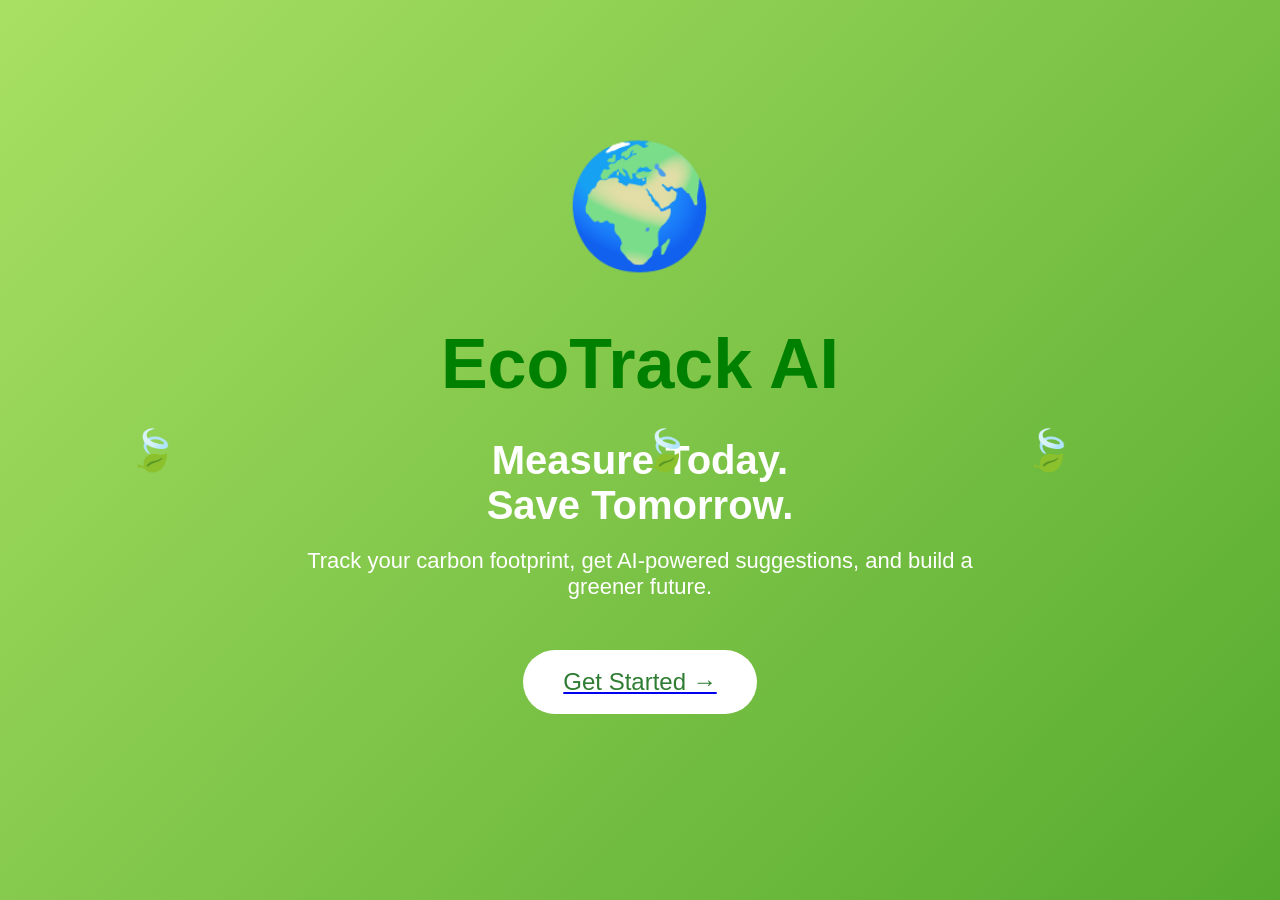
==== index.html @ 8dc678d0 "Initial commit" ====
<!DOCTYPE html>
<html>

<head>

    <title>EcoTrack AI</title>

    <link rel="stylesheet" href="style.css">

</head>

<body class="landing">

<div class="hero">

    <div class="earth">

        🌍

    </div>

    <h1>EcoTrack AI</h1>

    <h2>

        Measure Today.

        <br>

        Save Tomorrow.

    </h2>

    <p>

        Track your carbon footprint,

        get AI-powered suggestions,

        and build a greener future.

    </p>


    <a href="dashboard.html">

        <button>

            Get Started →

        </button>

    </a>

</div>


<div class="leaf leaf1">🍃</div>

<div class="leaf leaf2">🍃</div>

<div class="leaf leaf3">🍃</div>


</body>

</html>
---- style.css ----
body{

margin:0;

padding:0;

font-family:'Segoe UI',sans-serif;

background:

linear-gradient(

135deg,

#141e30,

#243b55

);

min-height:100vh;

}

.container{

width:85%;

max-width:1200px;

margin:50px auto;

padding:50px;

border-radius:30px;

background:

rgba(255,255,255,0.1);

backdrop-filter:blur(20px);

-webkit-backdrop-filter:blur(20px);

box-shadow:

0 8px 32px rgba(0,0,0,0.3);

color:white;

}

h1{

    text-align:center;

    color:green;

}


p{

    text-align:center;

    color:gray;

}


input,select{

    width:100%;

    padding:12px;

    margin-top:10px;

    margin-bottom:20px;

    border-radius:10px;

    border:1px solid #ccc;

}


button{

display:block;

margin:50px auto;

padding:

20px 50px;

font-size:22px;

border:none;

border-radius:50px;

background:

linear-gradient(

90deg,

#00c853,

#64dd17

);

color:white;

cursor:pointer;

transition:0.3s;

}


button:hover{

transform:scale(1.05);

box-shadow:

0 10px 30px

rgba(0,200,83,0.5);

}

button:hover{

    background:#006400;

}


#result{

margin-top:50px;

padding:40px;

background:

rgba(255,255,255,0.15);

border-radius:30px;

color:white;

}
canvas{

width:300px !important;

height:300px !important;

display:block;

margin:20px auto;

}


ul{

text-align:left;

}


hr{

margin-top:20px;

margin-bottom:20px;

}
#result{

margin-top:30px;

padding:20px;

background:#f8fff8;

border-radius:20px;

box-shadow:0px 5px 20px rgba(0,0,0,0.1);

}


#result h1{

color:#008000;

}


#result h3{

color:#006400;

}


#result ul{

padding-left:30px;

}


#result li{

margin-bottom:10px;

}
/* LANDING PAGE */


.landing{

background:

linear-gradient(

135deg,

#a8e063,

#56ab2f

);

height:100vh;

overflow:hidden;

display:flex;

justify-content:center;

align-items:center;

}


.hero{

text-align:center;

color:white;

animation:fadeIn 2s;

}


.hero h1{

font-size:70px;

margin-bottom:10px;

}


.hero h2{

font-size:40px;

margin-bottom:20px;

}


.hero p{

font-size:22px;

max-width:700px;

margin:auto;

margin-bottom:40px;

color:white;

}


.hero button{

padding:18px 40px;

font-size:24px;

border:none;

border-radius:50px;

background:white;

color:#2e7d32;

cursor:pointer;

transition:0.3s;

}


.hero button:hover{

transform:scale(1.1);

}


.earth{

font-size:120px;

animation:spin 10s linear infinite;

}


@keyframes spin{

from{

transform:rotate(0deg);

}

to{

transform:rotate(360deg);

}

}


@keyframes fadeIn{

from{

opacity:0;

transform:translateY(50px);

}

to{

opacity:1;

transform:translateY(0);

}

}



/* FLOATING LEAVES */


.leaf{

position:absolute;

font-size:40px;

animation:float 8s linear infinite;

}


.leaf1{

left:10%;

animation-delay:0s;

}


.leaf2{

left:50%;

animation-delay:2s;

}


.leaf3{

left:80%;

animation-delay:4s;

}



@keyframes float{

0%{

top:-100px;

transform:rotate(0deg);

}

100%{

top:110%;

transform:rotate(360deg);

}

}
.form-grid{

display:grid;

grid-template-columns:

1fr 1fr;

gap:30px;

}
.title{

text-align:center;

font-size:60px;

margin-bottom:10px;

color:#ffffff;

}


.subtitle{

text-align:center;

font-size:24px;

margin-bottom:50px;

color:#d6e5ff;

}
.form-grid{

display:grid;

grid-template-columns:

1fr 1fr;

gap:30px;

}
.card{

padding:30px;

border-radius:25px;

background:

rgba(255,255,255,0.15);

transition:0.3s;

}


.card:hover{

transform:

translateY(-10px);

box-shadow:

0 10px 30px rgba(0,0,0,0.3);

}
.progress{

width:100%;

height:25px;

background:

rgba(255,255,255,0.2);

border-radius:20px;

overflow:hidden;

margin-top:20px;

}


.progress-fill{

height:100%;

background:

linear-gradient(

90deg,

#00c853,

#64dd17

);

border-radius:20px;

}
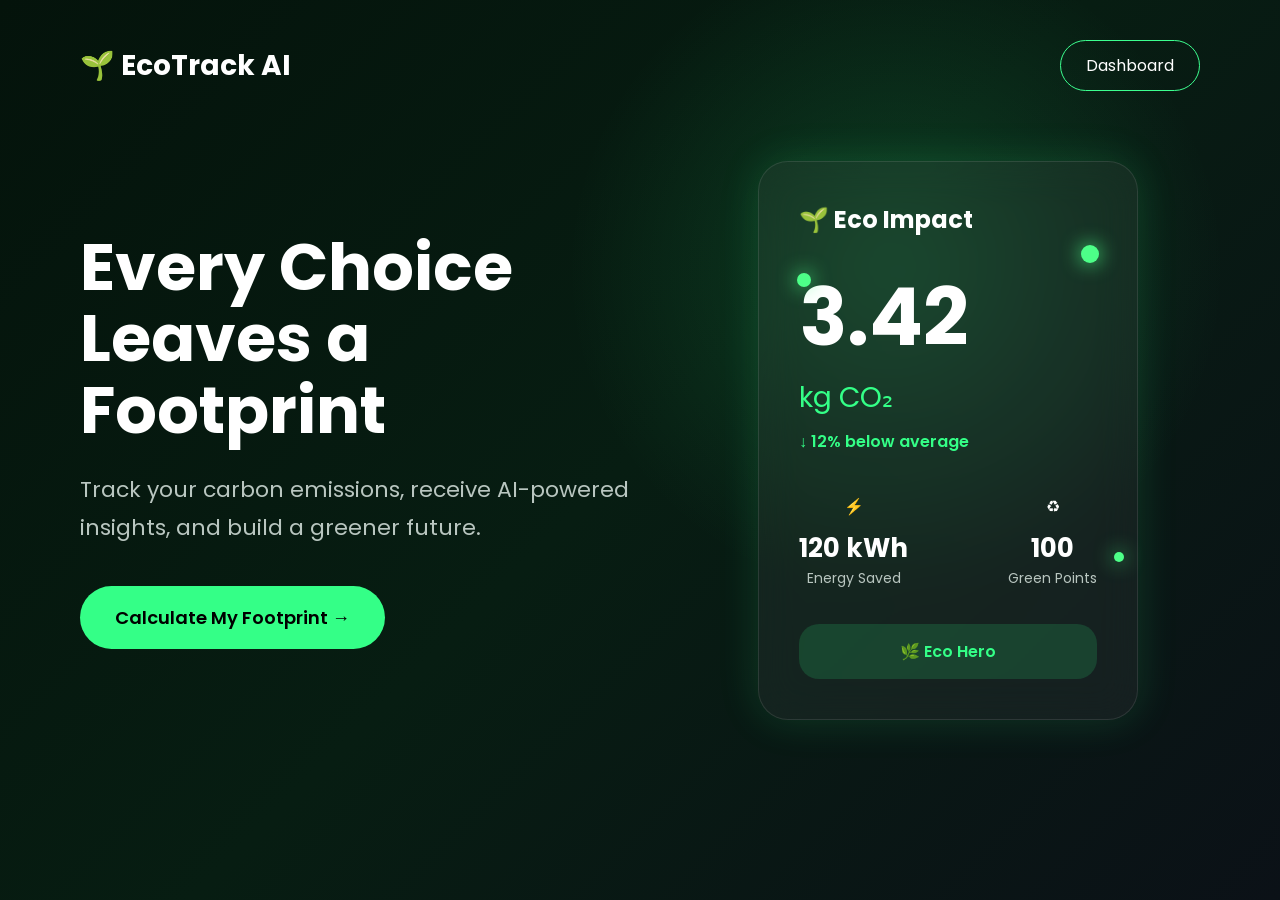
==== commit 1d1c8ebc: "Final EcoTrack AI submission" ====
--- a/index.html
+++ b/index.html
@@ -1,66 +1,153 @@
 <!DOCTYPE html>
-<html>
+<html lang="en">
 
 <head>
 
-    <title>EcoTrack AI</title>
+<meta charset="UTF-8">
 
-    <link rel="stylesheet" href="style.css">
+<meta name="viewport" content="width=device-width, initial-scale=1.0">
+
+<title>EcoTrack AI</title>
+
+<link rel="stylesheet" href="style.css">
+
+<link rel="preconnect" href="https://fonts.googleapis.com">
+
+<link rel="preconnect" href="https://fonts.gstatic.com" crossorigin>
+
+<link href="https://fonts.googleapis.com/css2?family=Poppins:wght@300;400;600;700&display=swap" rel="stylesheet">
 
 </head>
 
-<body class="landing">
+<body>
+
 
 <div class="hero">
 
-    <div class="earth">
+<div class="navbar">
 
-        🌍
+<h2 class="logo">
 
-    </div>
+🌱 EcoTrack AI
 
-    <h1>EcoTrack AI</h1>
+</h2>
 
-    <h2>
+<a href="dashboard.html" class="nav-btn">
 
-        Measure Today.
+Dashboard
 
-        <br>
-
-        Save Tomorrow.
-
-    </h2>
-
-    <p>
-
-        Track your carbon footprint,
-
-        get AI-powered suggestions,
-
-        and build a greener future.
-
-    </p>
-
-
-    <a href="dashboard.html">
-
-        <button>
-
-            Get Started →
-
-        </button>
-
-    </a>
+</a>
 
 </div>
 
 
-<div class="leaf leaf1">🍃</div>
 
-<div class="leaf leaf2">🍃</div>
+<div class="hero-content">
 
-<div class="leaf leaf3">🍃</div>
+<div class="left">
 
+<h1>
+
+Every Choice Leaves a Footprint
+
+</h1>
+
+<p>
+
+Track your carbon emissions,
+
+receive AI-powered insights,
+
+and build a greener future.
+
+</p>
+
+
+<a href="dashboard.html">
+
+<button>
+
+Calculate My Footprint →
+
+</button>
+
+</a>
+
+</div>
+
+<div class="right">
+
+    <div class="glass-card">
+
+        <h3>
+
+            🌱 Eco Impact
+
+        </h3>
+
+        <h1>
+
+            3.42
+
+        </h1>
+
+        <span>
+
+            kg CO₂
+
+        </span>
+
+        <p class="green">
+
+            ↓ 12% below average
+
+        </p>
+
+        <div class="stats">
+
+            <div>
+
+                ⚡
+
+                <h4>120 kWh</h4>
+
+                <p>Energy Saved</p>
+
+            </div>
+
+            <div>
+
+                ♻
+
+                <h4>100</h4>
+
+                <p>Green Points</p>
+
+            </div>
+
+        </div>
+
+        <div class="badge">
+
+            🌿 Eco Hero
+
+        </div>
+
+    </div>
+
+
+    <div class="particle p1"></div>
+
+    <div class="particle p2"></div>
+
+    <div class="particle p3"></div>
+
+</div>
+
+
+</div>
+
+</div>
 
 </body>
 
--- a/style.css
+++ b/style.css
@@ -1,547 +1,1038 @@
+*{
+
+margin:0;
+
+padding:0;
+
+box-sizing:border-box;
+
+font-family:'Poppins',sans-serif;
+
+}
+
+
 body{
 
-margin:0;
-
-padding:0;
-
-font-family:'Segoe UI',sans-serif;
-
 background:
 
+radial-gradient(
+
+circle at 70% 30%,
+
+rgba(52,255,135,0.15),
+
+transparent 30%
+
+),
+
 linear-gradient(
 
 135deg,
 
-#141e30,
-
-#243b55
+#04130b,
+
+#071d12,
+
+#0b1117
 
 );
 
 min-height:100vh;
 
-}
-
-.container{
-
-width:85%;
-
-max-width:1200px;
-
-margin:50px auto;
-
-padding:50px;
+overflow-x:hidden;
+overflow-y: auto;
+
+color:white;
+
+position:relative;
+
+}
+
+
+
+
+
+.hero{
+
+padding:40px 80px;
+
+}
+
+
+
+.navbar{
+
+display:flex;
+
+justify-content:space-between;
+
+align-items:center;
+
+}
+
+
+
+.logo{
+
+font-size:28px;
+
+font-weight:700;
+
+}
+
+
+
+.nav-btn{
+
+text-decoration:none;
+
+color:white;
+
+padding:12px 25px;
+
+border:1px solid #3cff8f;
 
 border-radius:30px;
 
+transition:.3s;
+
+}
+
+
+
+.nav-btn:hover{
+
+background:#3cff8f;
+
+color:black;
+
+}
+
+
+
+.hero-content{
+
+display:flex;
+
+align-items:center;
+
+justify-content:space-between;
+
+margin-top:70px;
+
+}
+
+
+
+.left{
+
+width:50%;
+
+}
+
+
+
+.left h1{
+
+font-size:65px;
+
+line-height:1.1;
+
+margin-bottom:25px;
+
+}
+
+
+
+.left p{
+
+font-size:22px;
+
+color:#b9c6c0;
+
+line-height:1.7;
+
+margin-bottom:40px;
+
+}
+
+
+
+button{
+
+padding:18px 35px;
+
+border:none;
+
+border-radius:40px;
+
+background:#34ff87;
+
+font-size:18px;
+
+font-weight:600;
+
+cursor:pointer;
+
+transition:.3s;
+
+}
+
+
+
+button:hover{
+
+transform:translateY(-5px);
+
+box-shadow:
+
+0 0 30px
+
+#34ff87;
+
+}
+
+
+
+.right{
+
+width:45%;
+
+position:relative;
+
+display:flex;
+
+justify-content:center;
+
+align-items:center;
+
+}
+
+.glass-card{
+
+width:380px;
+
+padding:40px;
+
+border-radius:30px;
+
 background:
 
-rgba(255,255,255,0.1);
-
-backdrop-filter:blur(20px);
-
--webkit-backdrop-filter:blur(20px);
+rgba(255,255,255,0.05);
+
+backdrop-filter:
+
+blur(20px);
+
+border:
+
+1px solid rgba(255,255,255,0.1);
 
 box-shadow:
 
-0 8px 32px rgba(0,0,0,0.3);
-
-color:white;
-
-}
-
-h1{
-
-    text-align:center;
-
-    color:green;
-
-}
-
-
-p{
-
-    text-align:center;
-
-    color:gray;
-
-}
-
-
-input,select{
-
-    width:100%;
-
-    padding:12px;
-
-    margin-top:10px;
-
-    margin-bottom:20px;
-
-    border-radius:10px;
-
-    border:1px solid #ccc;
-
-}
-
-
-button{
-
-display:block;
-
-margin:50px auto;
-
-padding:
-
-20px 50px;
+0 0 40px rgba(52,255,135,0.15);
+
+animation:
+
+floatCard 4s ease-in-out infinite;
+
+}
+
+
+
+.glass-card h3{
+
+font-size:24px;
+
+margin-bottom:20px;
+
+}
+
+
+
+.glass-card h1{
+
+font-size:80px;
+
+font-weight:700;
+
+}
+
+
+
+.glass-card span{
+
+font-size:28px;
+
+color:#34ff87;
+
+}
+
+
+
+.green{
+
+margin-top:10px;
+
+color:#34ff87;
+
+font-weight:600;
+
+}
+
+
+
+.stats{
+
+display:flex;
+
+justify-content:space-between;
+
+margin-top:40px;
+
+}
+
+
+
+.stats div{
+
+text-align:center;
+
+}
+
+
+
+.stats h4{
+
+font-size:26px;
+
+margin-top:10px;
+
+}
+
+
+
+.stats p{
+
+color:#b9c6c0;
+
+font-size:14px;
+
+}
+
+
+
+.badge{
+
+margin-top:35px;
+
+padding:15px;
+
+text-align:center;
+
+border-radius:20px;
+
+background:
+
+rgba(52,255,135,0.15);
+
+color:#34ff87;
+
+font-weight:600;
+
+}
+
+
+
+@keyframes floatCard{
+
+0%{
+
+transform:
+
+translateY(0px);
+
+}
+
+50%{
+
+transform:
+
+translateY(-12px);
+
+}
+
+100%{
+
+transform:
+
+translateY(0px);
+
+}
+
+}
+
+
+
+
+.particle{
+
+position:absolute;
+
+border-radius:50%;
+
+background:#4dff88;
+
+box-shadow:
+
+0 0 20px #4dff88;
+
+animation:pulse 2s infinite alternate;
+
+}
+
+
+
+.p1{
+
+width:14px;
+
+height:14px;
+
+top:20%;
+
+left:20%;
+
+}
+
+
+
+.p2{
+
+width:10px;
+
+height:10px;
+
+top:70%;
+
+right:15%;
+
+animation-delay:1s;
+
+}
+
+
+
+.p3{
+
+width:18px;
+
+height:18px;
+
+top:15%;
+
+right:20%;
+
+animation-delay:0.5s;
+
+}
+
+
+
+
+
+
+
+@keyframes pulse{
+
+from{
+
+transform:scale(1);
+
+opacity:0.5;
+
+}
+
+to{
+
+transform:scale(1.5);
+
+opacity:1;
+
+}
+
+}
+
+
+@keyframes float{
+
+0%{
+
+transform:
+
+translateY(0px);
+
+}
+
+50%{
+
+transform:
+
+translateY(-20px);
+
+}
+
+100%{
+
+transform:
+
+translateY(0px);
+
+}
+
+}
+/* DASHBOARD */
+
+.dashboard-container{
+
+display:flex;
+
+min-height:100vh;
+
+}
+
+
+.sidebar{
+
+width:250px;
+
+background:#071510;
+
+padding:40px 25px;
+
+display:flex;
+
+flex-direction:column;
+
+justify-content:space-between;
+
+}
+
+.sidebar h2{
+
+font-size:30px;
+
+line-height:1.3;
+
+margin-bottom:50px;
+
+}
+
+
+
+.sidebar ul{
+
+list-style:none;
+
+}
+
+
+.sidebar li{
+
+padding:18px 0;
 
 font-size:22px;
 
+cursor:pointer;
+
+color:#d6e8dd;
+
+}
+
+
+.sidebar li:hover{
+
+color:#34ff87;
+
+}
+
+
+.sidebar-footer{
+
+color:#89a59a;
+
+font-size:18px;
+
+margin-top:50px;
+
+}
+
+
+
+.main-content{
+
+flex:1;
+
+padding:40px;
+
+}
+
+
+
+.hero-card{
+
+background:
+
+linear-gradient(
+
+135deg,
+
+#111,
+
+#1a1a1a
+
+);
+
+border-radius:30px;
+
+padding:40px;
+
+display:flex;
+
+justify-content:space-between;
+
+align-items:center;
+
+box-shadow:
+
+0 0 30px
+
+rgba(
+
+52,
+
+255,
+
+135,
+
+0.15
+
+);
+
+}
+
+
+.hero-card h1{
+
+font-size:48px;
+
+margin-bottom:15px;
+
+}
+
+
+.hero-card h2{
+
+font-size:52px;
+
+color:#34ff87;
+
+margin-top:15px;
+
+}
+
+
+.green{
+
+color:#34ff87;
+
+font-weight:600;
+
+margin-top:10px;
+
+}
+
+
+.hero-earth{
+
+font-size:130px;
+
+}
+
+
+
+.calculator{
+
+display:grid;
+
+grid-template-columns:
+
+repeat(
+
+2,
+
+1fr
+
+);
+
+gap:25px;
+
+margin-top:40px;
+
+}
+
+
+.card{
+
+background:
+
+rgba(
+
+255,
+
+255,
+
+255,
+
+0.05
+
+);
+
+padding:30px;
+
+border-radius:25px;
+
+backdrop-filter:
+
+blur(
+
+15px
+
+);
+
+}
+
+
+.card h3{
+
+margin-bottom:20px;
+
+font-size:28px;
+
+}
+
+
+
+.card input,
+
+.card select{
+
+width:100%;
+
+padding:16px;
+
 border:none;
 
-border-radius:50px;
+border-radius:15px;
+
+font-size:18px;
+
+margin-top:10px;
+
+}
+
+
+
+.calc-btn{
+
+margin-top:35px;
+
+padding:18px 35px;
+
+background:#34ff87;
+
+border:none;
+
+border-radius:40px;
+
+font-size:22px;
+
+font-weight:600;
+
+cursor:pointer;
+
+}
+.result-section{
+
+display:grid;
+
+grid-template-columns:
+
+1fr 1fr;
+
+gap:30px;
+
+margin-top:40px;
+
+}
+
+
+
+#result-card,
+
+.chart-card{
 
 background:
 
-linear-gradient(
-
-90deg,
-
-#00c853,
-
-#64dd17
+rgba(
+
+255,
+
+255,
+
+255,
+
+0.05
 
 );
 
-color:white;
-
-cursor:pointer;
-
-transition:0.3s;
-
-}
-
-
-button:hover{
-
-transform:scale(1.05);
-
-box-shadow:
-
-0 10px 30px
-
-rgba(0,200,83,0.5);
-
-}
-
-button:hover{
-
-    background:#006400;
-
-}
-
-
-#result{
-
-margin-top:50px;
-
-padding:40px;
+padding:35px;
+
+border-radius:25px;
+
+backdrop-filter:
+
+blur(20px);
+
+}
+
+
+
+#result-card h2,
+
+.chart-card h2{
+
+margin-bottom:20px;
+
+}
+
+
+
+#carbon-value{
+
+font-size:60px;
+
+color:#34ff87;
+
+margin-top:20px;
+
+}
+
+
+
+#eco-score{
+
+margin-top:20px;
+
+}
+
+
+
+#green-points{
+
+margin-top:15px;
+
+font-size:20px;
+
+color:#34ff87;
+
+}
+
+
+
+#myChart{
+
+max-width:300px;
+
+margin:auto;
+
+}
+.extra-section{
+
+display:grid;
+
+grid-template-columns:
+
+1fr 1fr;
+
+gap:30px;
+
+margin-top:40px;
+
+}
+
+
+
+#ai-card,
+
+.impact-card{
 
 background:
 
-rgba(255,255,255,0.15);
-
-border-radius:30px;
-
-color:white;
-
-}
-canvas{
-
-width:300px !important;
-
-height:300px !important;
-
-display:block;
-
-margin:20px auto;
-
-}
-
-
-ul{
-
-text-align:left;
-
-}
-
-
-hr{
+rgba(
+
+255,
+
+255,
+
+255,
+
+0.05
+
+);
+
+padding:35px;
+
+border-radius:25px;
+
+backdrop-filter:
+
+blur(20px);
+
+}
+
+
+
+#ai-card h2,
+
+.impact-card h2{
+
+margin-bottom:20px;
+
+}
+
+
+
+#ai-suggestions{
+
+line-height:2;
+
+font-size:18px;
+
+}
+
+
+
+.impact-card ul{
+
+padding-left:20px;
+
+}
+
+
+
+.impact-card li{
+
+margin-top:15px;
+
+font-size:18px;
+
+}
+.extra-section{
+
+display:grid;
+
+grid-template-columns:
+
+1fr 1fr;
+
+gap:30px;
+
+margin-top:40px;
+
+}
+
+
+
+#ai-card,
+
+.impact-card{
+
+background:
+
+rgba(
+
+255,
+
+255,
+
+255,
+
+0.05
+
+);
+
+padding:35px;
+
+border-radius:25px;
+
+backdrop-filter:
+
+blur(20px);
+
+}
+
+
+
+#ai-card h2,
+
+.impact-card h2{
+
+margin-bottom:20px;
+
+}
+
+
+
+#ai-suggestions{
+
+line-height:1.8;
+
+font-size:18px;
+
+}
+
+
+
+.impact-card ul{
+
+padding-left:20px;
+
+}
+
+
+
+.impact-card li{
+
+margin-top:15px;
+
+}
+#badge{
 
 margin-top:20px;
 
-margin-bottom:20px;
-
-}
-#result{
-
-margin-top:30px;
-
-padding:20px;
-
-background:#f8fff8;
-
-border-radius:20px;
-
-box-shadow:0px 5px 20px rgba(0,0,0,0.1);
-
-}
-
-
-#result h1{
-
-color:#008000;
-
-}
-
-
-#result h3{
-
-color:#006400;
-
-}
-
-
-#result ul{
-
-padding-left:30px;
-
-}
-
-
-#result li{
-
-margin-bottom:10px;
-
-}
-/* LANDING PAGE */
-
-
-.landing{
+padding:12px;
 
 background:
 
-linear-gradient(
-
-135deg,
-
-#a8e063,
-
-#56ab2f
-
-);
-
-height:100vh;
-
-overflow:hidden;
-
-display:flex;
-
-justify-content:center;
-
-align-items:center;
-
-}
-
-
-.hero{
+rgba(52,255,135,0.15);
+
+border-radius:15px;
+
+color:#34ff87;
+
+font-weight:600;
 
 text-align:center;
 
-color:white;
-
-animation:fadeIn 2s;
-
-}
-
-
-.hero h1{
-
-font-size:70px;
-
-margin-bottom:10px;
-
-}
-
-
-.hero h2{
-
-font-size:40px;
-
-margin-bottom:20px;
-
-}
-
-
-.hero p{
-
-font-size:22px;
-
-max-width:700px;
-
-margin:auto;
-
-margin-bottom:40px;
-
-color:white;
-
-}
-
-
-.hero button{
-
-padding:18px 40px;
-
-font-size:24px;
-
-border:none;
-
-border-radius:50px;
-
-background:white;
-
-color:#2e7d32;
-
-cursor:pointer;
-
-transition:0.3s;
-
-}
-
-
-.hero button:hover{
-
-transform:scale(1.1);
-
-}
-
-
-.earth{
-
-font-size:120px;
-
-animation:spin 10s linear infinite;
-
-}
-
-
-@keyframes spin{
-
-from{
-
-transform:rotate(0deg);
-
-}
-
-to{
-
-transform:rotate(360deg);
-
-}
-
-}
-
-
-@keyframes fadeIn{
-
-from{
-
-opacity:0;
-
-transform:translateY(50px);
-
-}
-
-to{
-
-opacity:1;
-
-transform:translateY(0);
-
-}
-
-}
-
-
-
-/* FLOATING LEAVES */
-
-
-.leaf{
-
-position:absolute;
-
-font-size:40px;
-
-animation:float 8s linear infinite;
-
-}
-
-
-.leaf1{
-
-left:10%;
-
-animation-delay:0s;
-
-}
-
-
-.leaf2{
-
-left:50%;
-
-animation-delay:2s;
-
-}
-
-
-.leaf3{
-
-left:80%;
-
-animation-delay:4s;
-
-}
-
-
-
-@keyframes float{
-
-0%{
-
-top:-100px;
-
-transform:rotate(0deg);
-
-}
-
-100%{
-
-top:110%;
-
-transform:rotate(360deg);
-
-}
-
-}
-.form-grid{
-
-display:grid;
-
-grid-template-columns:
-
-1fr 1fr;
-
-gap:30px;
-
-}
-.title{
-
-text-align:center;
-
-font-size:60px;
-
-margin-bottom:10px;
-
-color:#ffffff;
-
-}
-
-
-.subtitle{
-
-text-align:center;
-
-font-size:24px;
-
-margin-bottom:50px;
-
-color:#d6e5ff;
-
-}
-.form-grid{
-
-display:grid;
-
-grid-template-columns:
-
-1fr 1fr;
-
-gap:30px;
-
-}
-.card{
-
-padding:30px;
-
-border-radius:25px;
-
-background:
-
-rgba(255,255,255,0.15);
-
-transition:0.3s;
-
-}
-
-
-.card:hover{
-
-transform:
-
-translateY(-10px);
-
-box-shadow:
-
-0 10px 30px rgba(0,0,0,0.3);
-
-}
-.progress{
-
-width:100%;
-
-height:25px;
-
-background:
-
-rgba(255,255,255,0.2);
-
-border-radius:20px;
-
-overflow:hidden;
-
-margin-top:20px;
-
-}
-
-
-.progress-fill{
-
-height:100%;
-
-background:
-
-linear-gradient(
-
-90deg,
-
-#00c853,
-
-#64dd17
-
-);
-
-border-radius:20px;
-
 }
